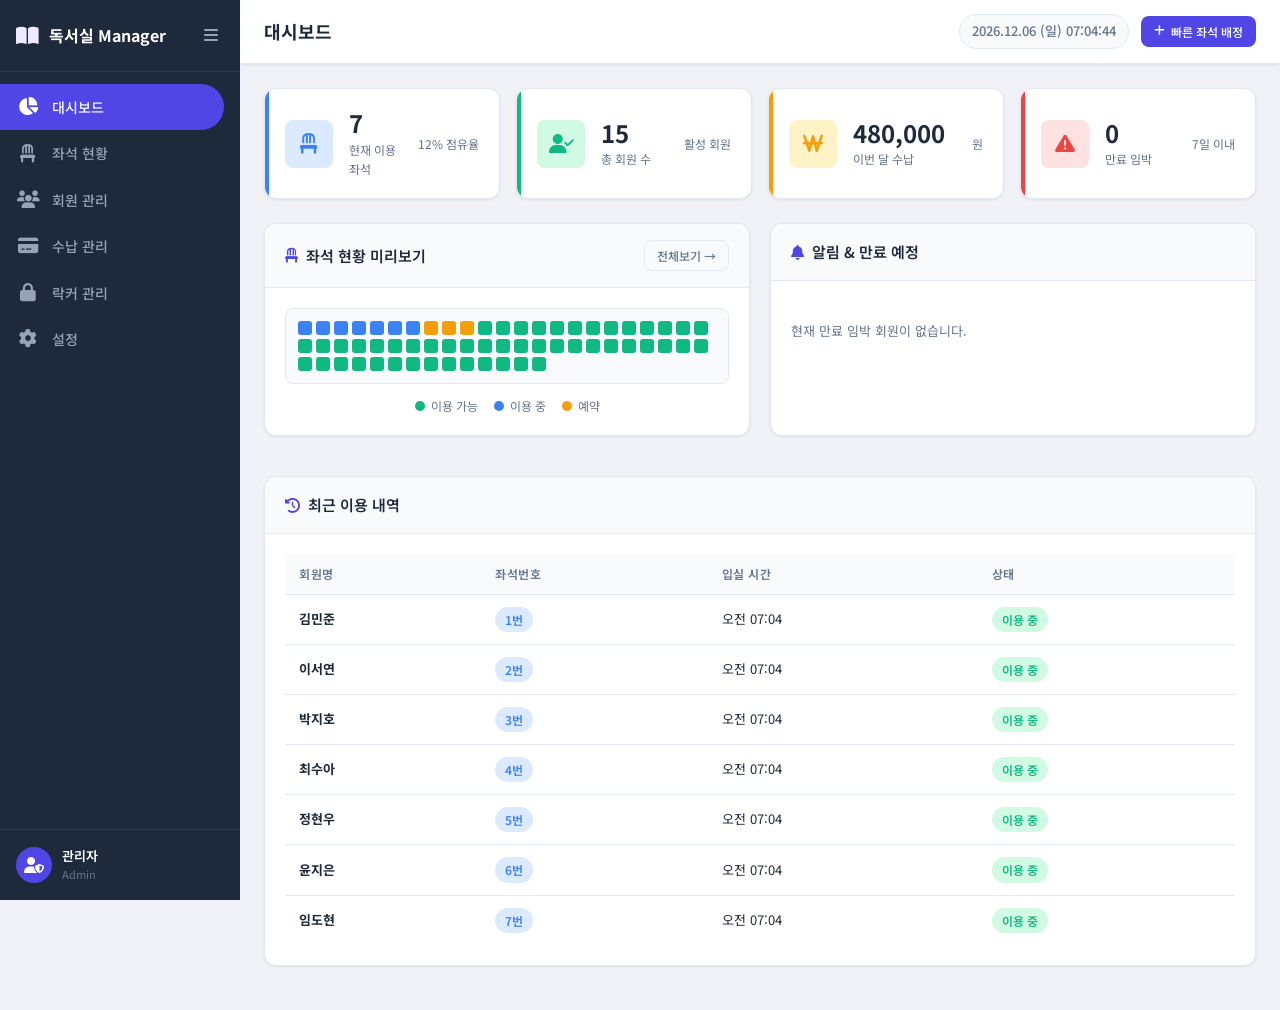
==== index.html @ 868e4bab "feat: 독서실 관리 시스템 초기 구현 - 대시보드: 실시간 통계 (좌석 점유율, 회원 수, 월 수납, 만료 임박) - 좌석 현황: 60석 배치도, 상태별 필터 (이용 가능/이용" ====
<!DOCTYPE html>
<html lang="ko">
<head>
  <meta charset="UTF-8" />
  <meta name="viewport" content="width=device-width, initial-scale=1.0" />
  <title>독서실 관리 시스템</title>
  <link rel="stylesheet" href="src/css/style.css" />
  <link href="https://fonts.googleapis.com/css2?family=Noto+Sans+KR:wght@300;400;500;700&display=swap" rel="stylesheet" />
  <link rel="stylesheet" href="https://cdnjs.cloudflare.com/ajax/libs/font-awesome/6.4.0/css/all.min.css" />
</head>
<body>
  <!-- Sidebar Navigation -->
  <aside class="sidebar" id="sidebar">
    <div class="sidebar-header">
      <div class="logo">
        <i class="fas fa-book-open"></i>
        <span class="logo-text">독서실 Manager</span>
      </div>
      <button class="sidebar-toggle" id="sidebarToggle">
        <i class="fas fa-bars"></i>
      </button>
    </div>
    <nav class="sidebar-nav">
      <ul>
        <li class="nav-item active" data-page="dashboard">
          <a href="#"><i class="fas fa-chart-pie"></i><span>대시보드</span></a>
        </li>
        <li class="nav-item" data-page="seats">
          <a href="#"><i class="fas fa-chair"></i><span>좌석 현황</span></a>
        </li>
        <li class="nav-item" data-page="members">
          <a href="#"><i class="fas fa-users"></i><span>회원 관리</span></a>
        </li>
        <li class="nav-item" data-page="payment">
          <a href="#"><i class="fas fa-credit-card"></i><span>수납 관리</span></a>
        </li>
        <li class="nav-item" data-page="locker">
          <a href="#"><i class="fas fa-lock"></i><span>락커 관리</span></a>
        </li>
        <li class="nav-item" data-page="settings">
          <a href="#"><i class="fas fa-cog"></i><span>설정</span></a>
        </li>
      </ul>
    </nav>
    <div class="sidebar-footer">
      <div class="admin-info">
        <div class="avatar"><i class="fas fa-user-shield"></i></div>
        <div class="admin-detail">
          <span class="admin-name">관리자</span>
          <span class="admin-role">Admin</span>
        </div>
      </div>
    </div>
  </aside>

  <!-- Main Content -->
  <main class="main-content" id="mainContent">
    <!-- Top Bar -->
    <header class="topbar">
      <div class="topbar-left">
        <button class="mobile-toggle" id="mobileToggle"><i class="fas fa-bars"></i></button>
        <h1 class="page-title" id="pageTitle">대시보드</h1>
      </div>
      <div class="topbar-right">
        <div class="current-time" id="currentTime"></div>
        <button class="btn btn-primary btn-sm" id="quickSeatBtn">
          <i class="fas fa-plus"></i> 빠른 좌석 배정
        </button>
      </div>
    </header>

    <!-- Pages -->
    <div class="page-content">

      <!-- ===== DASHBOARD PAGE ===== -->
      <section class="page active" id="page-dashboard">
        <div class="stats-grid">
          <div class="stat-card blue">
            <div class="stat-icon"><i class="fas fa-chair"></i></div>
            <div class="stat-info">
              <h3 class="stat-value" id="stat-occupied">0</h3>
              <p class="stat-label">현재 이용 좌석</p>
            </div>
            <div class="stat-change"><span id="stat-occupied-pct">0%</span> 점유율</div>
          </div>
          <div class="stat-card green">
            <div class="stat-icon"><i class="fas fa-user-check"></i></div>
            <div class="stat-info">
              <h3 class="stat-value" id="stat-members">0</h3>
              <p class="stat-label">총 회원 수</p>
            </div>
            <div class="stat-change">활성 회원</div>
          </div>
          <div class="stat-card orange">
            <div class="stat-icon"><i class="fas fa-won-sign"></i></div>
            <div class="stat-info">
              <h3 class="stat-value" id="stat-revenue">0</h3>
              <p class="stat-label">이번 달 수납</p>
            </div>
            <div class="stat-change">원</div>
          </div>
          <div class="stat-card red">
            <div class="stat-icon"><i class="fas fa-exclamation-triangle"></i></div>
            <div class="stat-info">
              <h3 class="stat-value" id="stat-expiring">0</h3>
              <p class="stat-label">만료 임박</p>
            </div>
            <div class="stat-change">7일 이내</div>
          </div>
        </div>

        <div class="dashboard-grid">
          <div class="card">
            <div class="card-header">
              <h2><i class="fas fa-chair"></i> 좌석 현황 미리보기</h2>
              <button class="btn btn-ghost btn-sm" data-nav="seats">전체보기 →</button>
            </div>
            <div class="card-body">
              <div class="mini-seat-map" id="miniSeatMap"></div>
              <div class="seat-legend">
                <span class="legend-item"><span class="dot available"></span>이용 가능</span>
                <span class="legend-item"><span class="dot occupied"></span>이용 중</span>
                <span class="legend-item"><span class="dot reserved"></span>예약</span>
              </div>
            </div>
          </div>

          <div class="card">
            <div class="card-header">
              <h2><i class="fas fa-bell"></i> 알림 & 만료 예정</h2>
            </div>
            <div class="card-body">
              <ul class="notification-list" id="notificationList"></ul>
            </div>
          </div>

          <div class="card full-width">
            <div class="card-header">
              <h2><i class="fas fa-history"></i> 최근 이용 내역</h2>
            </div>
            <div class="card-body">
              <table class="data-table">
                <thead>
                  <tr>
                    <th>회원명</th>
                    <th>좌석번호</th>
                    <th>입실 시간</th>
                    <th>상태</th>
                  </tr>
                </thead>
                <tbody id="recentActivity"></tbody>
              </table>
            </div>
          </div>
        </div>
      </section>

      <!-- ===== SEATS PAGE ===== -->
      <section class="page" id="page-seats">
        <div class="page-actions">
          <div class="filter-group">
            <button class="filter-btn active" data-filter="all">전체</button>
            <button class="filter-btn" data-filter="available">이용 가능</button>
            <button class="filter-btn" data-filter="occupied">이용 중</button>
            <button class="filter-btn" data-filter="reserved">예약</button>
          </div>
          <div class="action-group">
            <span class="seat-summary" id="seatSummary"></span>
          </div>
        </div>

        <div class="card">
          <div class="card-header">
            <h2><i class="fas fa-map"></i> 좌석 배치도</h2>
            <div class="seat-legend">
              <span class="legend-item"><span class="dot available"></span>이용 가능</span>
              <span class="legend-item"><span class="dot occupied"></span>이용 중</span>
              <span class="legend-item"><span class="dot reserved"></span>예약</span>
            </div>
          </div>
          <div class="card-body">
            <div class="seat-map-container">
              <div class="seat-zone-label">앞쪽 (칠판/스크린)</div>
              <div class="seat-map" id="seatMap"></div>
              <div class="seat-zone-label bottom">뒤쪽 (출입구)</div>
            </div>
          </div>
        </div>
      </section>

      <!-- ===== MEMBERS PAGE ===== -->
      <section class="page" id="page-members">
        <div class="page-actions">
          <div class="search-box">
            <i class="fas fa-search"></i>
            <input type="text" id="memberSearch" placeholder="회원 이름, 연락처 검색..." />
          </div>
          <button class="btn btn-primary" id="addMemberBtn">
            <i class="fas fa-user-plus"></i> 회원 등록
          </button>
        </div>

        <div class="card">
          <div class="card-header">
            <h2><i class="fas fa-users"></i> 회원 목록</h2>
            <span class="badge" id="memberCount">0명</span>
          </div>
          <div class="card-body">
            <table class="data-table">
              <thead>
                <tr>
                  <th>이름</th>
                  <th>연락처</th>
                  <th>좌석번호</th>
                  <th>이용권</th>
                  <th>만료일</th>
                  <th>상태</th>
                  <th>관리</th>
                </tr>
              </thead>
              <tbody id="memberTableBody"></tbody>
            </table>
          </div>
        </div>
      </section>

      <!-- ===== PAYMENT PAGE ===== -->
      <section class="page" id="page-payment">
        <div class="page-actions">
          <div class="search-box">
            <i class="fas fa-search"></i>
            <input type="text" id="paymentSearch" placeholder="회원 이름 검색..." />
          </div>
          <button class="btn btn-primary" id="addPaymentBtn">
            <i class="fas fa-plus"></i> 수납 등록
          </button>
        </div>

        <div class="stats-grid compact">
          <div class="stat-card blue">
            <div class="stat-icon"><i class="fas fa-calendar-day"></i></div>
            <div class="stat-info">
              <h3 class="stat-value" id="pay-today">0</h3>
              <p class="stat-label">오늘 수납 (원)</p>
            </div>
          </div>
          <div class="stat-card green">
            <div class="stat-icon"><i class="fas fa-calendar-week"></i></div>
            <div class="stat-info">
              <h3 class="stat-value" id="pay-week">0</h3>
              <p class="stat-label">이번 주 수납 (원)</p>
            </div>
          </div>
          <div class="stat-card orange">
            <div class="stat-icon"><i class="fas fa-calendar-alt"></i></div>
            <div class="stat-info">
              <h3 class="stat-value" id="pay-month">0</h3>
              <p class="stat-label">이번 달 수납 (원)</p>
            </div>
          </div>
        </div>

        <div class="card">
          <div class="card-header">
            <h2><i class="fas fa-receipt"></i> 수납 내역</h2>
          </div>
          <div class="card-body">
            <table class="data-table">
              <thead>
                <tr>
                  <th>날짜</th>
                  <th>회원명</th>
                  <th>이용권</th>
                  <th>금액</th>
                  <th>결제수단</th>
                  <th>메모</th>
                  <th>관리</th>
                </tr>
              </thead>
              <tbody id="paymentTableBody"></tbody>
            </table>
          </div>
        </div>
      </section>

      <!-- ===== LOCKER PAGE ===== -->
      <section class="page" id="page-locker">
        <div class="page-actions">
          <div class="action-group">
            <span class="seat-summary" id="lockerSummary"></span>
          </div>
          <button class="btn btn-primary" id="assignLockerBtn">
            <i class="fas fa-lock"></i> 락커 배정
          </button>
        </div>
        <div class="card">
          <div class="card-header">
            <h2><i class="fas fa-lock"></i> 락커 현황</h2>
            <div class="seat-legend">
              <span class="legend-item"><span class="dot available"></span>사용 가능</span>
              <span class="legend-item"><span class="dot occupied"></span>사용 중</span>
            </div>
          </div>
          <div class="card-body">
            <div class="locker-grid" id="lockerGrid"></div>
          </div>
        </div>
      </section>

      <!-- ===== SETTINGS PAGE ===== -->
      <section class="page" id="page-settings">
        <div class="settings-grid">
          <div class="card">
            <div class="card-header"><h2><i class="fas fa-store"></i> 독서실 정보</h2></div>
            <div class="card-body">
              <div class="form-group">
                <label>독서실 이름</label>
                <input type="text" class="form-control" id="studyRoomName" value="열공 독서실" />
              </div>
              <div class="form-group">
                <label>주소</label>
                <input type="text" class="form-control" id="studyRoomAddress" value="서울시 강남구 테헤란로 123" />
              </div>
              <div class="form-group">
                <label>연락처</label>
                <input type="text" class="form-control" id="studyRoomPhone" value="02-1234-5678" />
              </div>
              <div class="form-group">
                <label>운영시간</label>
                <div class="time-range">
                  <input type="time" class="form-control" value="06:00" />
                  <span>~</span>
                  <input type="time" class="form-control" value="24:00" />
                </div>
              </div>
              <button class="btn btn-primary" onclick="alert('저장되었습니다.')">
                <i class="fas fa-save"></i> 저장
              </button>
            </div>
          </div>

          <div class="card">
            <div class="card-header"><h2><i class="fas fa-ticket-alt"></i> 이용권 요금 설정</h2></div>
            <div class="card-body">
              <div id="ticketPriceList"></div>
              <button class="btn btn-outline btn-sm" onclick="addTicketRow()">
                <i class="fas fa-plus"></i> 요금 추가
              </button>
            </div>
          </div>

          <div class="card">
            <div class="card-header"><h2><i class="fas fa-chair"></i> 좌석 설정</h2></div>
            <div class="card-body">
              <div class="form-group">
                <label>총 좌석 수</label>
                <input type="number" class="form-control" id="totalSeats" value="60" min="1" max="200" />
              </div>
              <div class="form-group">
                <label>열당 좌석 수</label>
                <input type="number" class="form-control" id="seatsPerRow" value="10" min="1" max="20" />
              </div>
              <button class="btn btn-primary" onclick="applySeatsSettings()">
                <i class="fas fa-sync"></i> 적용
              </button>
            </div>
          </div>

          <div class="card">
            <div class="card-header"><h2><i class="fas fa-lock"></i> 락커 설정</h2></div>
            <div class="card-body">
              <div class="form-group">
                <label>총 락커 수</label>
                <input type="number" class="form-control" id="totalLockers" value="30" min="1" max="100" />
              </div>
              <div class="form-group">
                <label>락커 월 이용료</label>
                <input type="number" class="form-control" id="lockerPrice" value="5000" />
              </div>
              <button class="btn btn-primary" onclick="applyLockerSettings()">
                <i class="fas fa-sync"></i> 적용
              </button>
            </div>
          </div>
        </div>
      </section>

    </div><!-- /page-content -->
  </main>

  <!-- ===== MODALS ===== -->

  <!-- Seat Modal -->
  <div class="modal-overlay" id="seatModal">
    <div class="modal">
      <div class="modal-header">
        <h3 id="seatModalTitle">좌석 정보</h3>
        <button class="modal-close" onclick="closeModal('seatModal')"><i class="fas fa-times"></i></button>
      </div>
      <div class="modal-body" id="seatModalBody"></div>
    </div>
  </div>

  <!-- Member Modal -->
  <div class="modal-overlay" id="memberModal">
    <div class="modal">
      <div class="modal-header">
        <h3 id="memberModalTitle">회원 등록</h3>
        <button class="modal-close" onclick="closeModal('memberModal')"><i class="fas fa-times"></i></button>
      </div>
      <div class="modal-body">
        <form id="memberForm">
          <input type="hidden" id="memberId" />
          <div class="form-row">
            <div class="form-group">
              <label>이름 <span class="required">*</span></label>
              <input type="text" class="form-control" id="memberName" placeholder="홍길동" required />
            </div>
            <div class="form-group">
              <label>연락처 <span class="required">*</span></label>
              <input type="tel" class="form-control" id="memberPhone" placeholder="010-0000-0000" required />
            </div>
          </div>
          <div class="form-row">
            <div class="form-group">
              <label>좌석번호</label>
              <input type="text" class="form-control" id="memberSeat" placeholder="예: 15" />
            </div>
            <div class="form-group">
              <label>이용권</label>
              <select class="form-control" id="memberTicket">
                <option value="">선택</option>
                <option value="1일권">1일권</option>
                <option value="1주일권">1주일권</option>
                <option value="1개월권">1개월권</option>
                <option value="3개월권">3개월권</option>
                <option value="6개월권">6개월권</option>
                <option value="1년권">1년권</option>
              </select>
            </div>
          </div>
          <div class="form-row">
            <div class="form-group">
              <label>시작일</label>
              <input type="date" class="form-control" id="memberStart" />
            </div>
            <div class="form-group">
              <label>만료일</label>
              <input type="date" class="form-control" id="memberExpiry" />
            </div>
          </div>
          <div class="form-group">
            <label>메모</label>
            <textarea class="form-control" id="memberMemo" rows="2" placeholder="특이사항 입력..."></textarea>
          </div>
          <div class="form-actions">
            <button type="button" class="btn btn-ghost" onclick="closeModal('memberModal')">취소</button>
            <button type="submit" class="btn btn-primary">저장</button>
          </div>
        </form>
      </div>
    </div>
  </div>

  <!-- Payment Modal -->
  <div class="modal-overlay" id="paymentModal">
    <div class="modal">
      <div class="modal-header">
        <h3 id="paymentModalTitle">수납 등록</h3>
        <button class="modal-close" onclick="closeModal('paymentModal')"><i class="fas fa-times"></i></button>
      </div>
      <div class="modal-body">
        <form id="paymentForm">
          <input type="hidden" id="paymentId" />
          <div class="form-row">
            <div class="form-group">
              <label>회원 선택 <span class="required">*</span></label>
              <select class="form-control" id="paymentMember" required>
                <option value="">회원 선택</option>
              </select>
            </div>
            <div class="form-group">
              <label>이용권 <span class="required">*</span></label>
              <select class="form-control" id="paymentTicket" required>
                <option value="">선택</option>
                <option value="1일권">1일권 (3,000원)</option>
                <option value="1주일권">1주일권 (15,000원)</option>
                <option value="1개월권">1개월권 (50,000원)</option>
                <option value="3개월권">3개월권 (130,000원)</option>
                <option value="6개월권">6개월권 (240,000원)</option>
                <option value="1년권">1년권 (430,000원)</option>
              </select>
            </div>
          </div>
          <div class="form-row">
            <div class="form-group">
              <label>금액 <span class="required">*</span></label>
              <input type="number" class="form-control" id="paymentAmount" placeholder="50000" required />
            </div>
            <div class="form-group">
              <label>결제수단</label>
              <select class="form-control" id="paymentMethod">
                <option value="현금">현금</option>
                <option value="카드">카드</option>
                <option value="계좌이체">계좌이체</option>
              </select>
            </div>
          </div>
          <div class="form-group">
            <label>날짜</label>
            <input type="date" class="form-control" id="paymentDate" />
          </div>
          <div class="form-group">
            <label>메모</label>
            <input type="text" class="form-control" id="paymentMemo" placeholder="메모 입력..." />
          </div>
          <div class="form-actions">
            <button type="button" class="btn btn-ghost" onclick="closeModal('paymentModal')">취소</button>
            <button type="submit" class="btn btn-primary">저장</button>
          </div>
        </form>
      </div>
    </div>
  </div>

  <!-- Locker Modal -->
  <div class="modal-overlay" id="lockerModal">
    <div class="modal">
      <div class="modal-header">
        <h3 id="lockerModalTitle">락커 정보</h3>
        <button class="modal-close" onclick="closeModal('lockerModal')"><i class="fas fa-times"></i></button>
      </div>
      <div class="modal-body" id="lockerModalBody"></div>
    </div>
  </div>

  <!-- Quick Seat Assignment Modal -->
  <div class="modal-overlay" id="quickSeatModal">
    <div class="modal">
      <div class="modal-header">
        <h3>빠른 좌석 배정</h3>
        <button class="modal-close" onclick="closeModal('quickSeatModal')"><i class="fas fa-times"></i></button>
      </div>
      <div class="modal-body">
        <div class="form-group">
          <label>회원 선택</label>
          <select class="form-control" id="quickMember">
            <option value="">회원 선택</option>
          </select>
        </div>
        <div class="form-group">
          <label>좌석 번호</label>
          <input type="number" class="form-control" id="quickSeatNumber" placeholder="좌석 번호 입력" min="1" />
        </div>
        <div class="form-actions">
          <button type="button" class="btn btn-ghost" onclick="closeModal('quickSeatModal')">취소</button>
          <button type="button" class="btn btn-primary" onclick="assignQuickSeat()">배정</button>
        </div>
      </div>
    </div>
  </div>

  <!-- Confirm Modal -->
  <div class="modal-overlay" id="confirmModal">
    <div class="modal modal-sm">
      <div class="modal-header">
        <h3 id="confirmTitle">확인</h3>
        <button class="modal-close" onclick="closeModal('confirmModal')"><i class="fas fa-times"></i></button>
      </div>
      <div class="modal-body">
        <p id="confirmMessage"></p>
        <div class="form-actions">
          <button type="button" class="btn btn-ghost" onclick="closeModal('confirmModal')">취소</button>
          <button type="button" class="btn btn-danger" id="confirmBtn">삭제</button>
        </div>
      </div>
    </div>
  </div>

  <!-- Toast Notification -->
  <div class="toast-container" id="toastContainer"></div>

  <script src="src/js/app.js"></script>
</body>
</html>
---- src/css/style.css ----
/* ============================================================
   독서실 관리 시스템 - Main Stylesheet
   ============================================================ */

:root {
  --primary: #4f46e5;
  --primary-dark: #3730a3;
  --primary-light: #ede9fe;
  --success: #10b981;
  --success-light: #d1fae5;
  --warning: #f59e0b;
  --warning-light: #fef3c7;
  --danger: #ef4444;
  --danger-light: #fee2e2;
  --info: #3b82f6;
  --info-light: #dbeafe;

  --bg: #f0f2f8;
  --surface: #ffffff;
  --surface2: #f8fafc;
  --border: #e2e8f0;
  --text: #1e293b;
  --text-muted: #64748b;
  --text-light: #94a3b8;

  --sidebar-w: 240px;
  --sidebar-collapsed: 64px;
  --topbar-h: 64px;

  --shadow-sm: 0 1px 3px rgba(0,0,0,.08);
  --shadow: 0 4px 12px rgba(0,0,0,.08);
  --shadow-lg: 0 8px 24px rgba(0,0,0,.12);

  --radius: 12px;
  --radius-sm: 8px;
  --radius-xs: 4px;

  --transition: .2s ease;
}

*, *::before, *::after { box-sizing: border-box; margin: 0; padding: 0; }

body {
  font-family: 'Noto Sans KR', sans-serif;
  background: var(--bg);
  color: var(--text);
  display: flex;
  min-height: 100vh;
  font-size: 14px;
  line-height: 1.6;
}

/* ===== SCROLLBAR ===== */
::-webkit-scrollbar { width: 6px; height: 6px; }
::-webkit-scrollbar-track { background: transparent; }
::-webkit-scrollbar-thumb { background: var(--border); border-radius: 3px; }

/* ============================================================
   SIDEBAR
   ============================================================ */
.sidebar {
  width: var(--sidebar-w);
  background: var(--text);
  color: #e2e8f0;
  display: flex;
  flex-direction: column;
  height: 100vh;
  position: fixed;
  left: 0; top: 0;
  transition: width var(--transition);
  z-index: 1000;
  overflow: hidden;
}

.sidebar.collapsed { width: var(--sidebar-collapsed); }

.sidebar-header {
  display: flex;
  align-items: center;
  justify-content: space-between;
  padding: 20px 16px;
  border-bottom: 1px solid rgba(255,255,255,.08);
  min-height: 72px;
}

.logo {
  display: flex;
  align-items: center;
  gap: 10px;
  color: #fff;
  white-space: nowrap;
}
.logo i { font-size: 20px; color: var(--primary-light); flex-shrink: 0; }
.logo-text { font-size: 16px; font-weight: 700; }

.sidebar-toggle {
  background: none; border: none; color: #94a3b8;
  cursor: pointer; padding: 6px; border-radius: 6px;
  font-size: 16px; flex-shrink: 0;
  transition: color var(--transition), background var(--transition);
}
.sidebar-toggle:hover { color: #fff; background: rgba(255,255,255,.1); }

.sidebar-nav { flex: 1; padding: 12px 0; overflow-y: auto; overflow-x: hidden; }
.sidebar-nav ul { list-style: none; }

.nav-item a {
  display: flex;
  align-items: center;
  gap: 12px;
  padding: 12px 16px;
  color: #94a3b8;
  text-decoration: none;
  border-radius: 0;
  transition: all var(--transition);
  white-space: nowrap;
  cursor: pointer;
}
.nav-item a i { font-size: 18px; flex-shrink: 0; width: 24px; text-align: center; }
.nav-item a span { font-size: 14px; font-weight: 500; }

.nav-item:hover a { color: #fff; background: rgba(255,255,255,.06); }
.nav-item.active a {
  color: #fff;
  background: var(--primary);
  border-radius: 0 24px 24px 0;
  margin-right: 16px;
}

.sidebar.collapsed .logo-text,
.sidebar.collapsed .nav-item a span,
.sidebar.collapsed .admin-detail { display: none; }
.sidebar.collapsed .nav-item.active a { border-radius: 8px; margin-right: 8px; margin-left: 8px; }

.sidebar-footer {
  padding: 16px;
  border-top: 1px solid rgba(255,255,255,.08);
}
.admin-info { display: flex; align-items: center; gap: 10px; }
.avatar {
  width: 36px; height: 36px;
  background: var(--primary);
  border-radius: 50%;
  display: flex; align-items: center; justify-content: center;
  color: #fff; font-size: 16px; flex-shrink: 0;
}
.admin-detail { display: flex; flex-direction: column; }
.admin-name { font-size: 13px; font-weight: 600; color: #fff; }
.admin-role { font-size: 11px; color: #64748b; }

/* ============================================================
   MAIN CONTENT
   ============================================================ */
.main-content {
  margin-left: var(--sidebar-w);
  flex: 1;
  display: flex;
  flex-direction: column;
  transition: margin-left var(--transition);
  min-height: 100vh;
  min-width: 0;
}
.main-content.collapsed { margin-left: var(--sidebar-collapsed); }

/* ===== TOPBAR ===== */
.topbar {
  height: var(--topbar-h);
  background: var(--surface);
  border-bottom: 1px solid var(--border);
  display: flex;
  align-items: center;
  justify-content: space-between;
  padding: 0 24px;
  position: sticky; top: 0; z-index: 100;
  box-shadow: var(--shadow-sm);
}
.topbar-left { display: flex; align-items: center; gap: 16px; }
.topbar-right { display: flex; align-items: center; gap: 12px; }

.page-title { font-size: 18px; font-weight: 700; color: var(--text); }

.current-time {
  font-size: 13px;
  color: var(--text-muted);
  background: var(--surface2);
  padding: 6px 12px;
  border-radius: 20px;
  border: 1px solid var(--border);
  font-weight: 500;
}

.mobile-toggle { display: none; background: none; border: none; font-size: 20px; cursor: pointer; color: var(--text-muted); }

/* ============================================================
   PAGE CONTENT
   ============================================================ */
.page-content { padding: 24px; flex: 1; }

.page { display: none; }
.page.active { display: block; }

/* ===== PAGE ACTIONS ===== */
.page-actions {
  display: flex;
  justify-content: space-between;
  align-items: center;
  margin-bottom: 20px;
  flex-wrap: wrap;
  gap: 12px;
}

/* ============================================================
   STATS CARDS
   ============================================================ */
.stats-grid {
  display: grid;
  grid-template-columns: repeat(4, 1fr);
  gap: 16px;
  margin-bottom: 24px;
}
.stats-grid.compact { grid-template-columns: repeat(3, 1fr); }

.stat-card {
  background: var(--surface);
  border-radius: var(--radius);
  padding: 20px;
  display: flex;
  align-items: center;
  gap: 16px;
  box-shadow: var(--shadow-sm);
  border: 1px solid var(--border);
  position: relative;
  overflow: hidden;
}
.stat-card::before {
  content: '';
  position: absolute;
  top: 0; left: 0;
  width: 4px; height: 100%;
}
.stat-card.blue::before { background: var(--info); }
.stat-card.green::before { background: var(--success); }
.stat-card.orange::before { background: var(--warning); }
.stat-card.red::before { background: var(--danger); }

.stat-icon {
  width: 48px; height: 48px;
  border-radius: var(--radius-sm);
  display: flex; align-items: center; justify-content: center;
  font-size: 20px; flex-shrink: 0;
}
.stat-card.blue .stat-icon { background: var(--info-light); color: var(--info); }
.stat-card.green .stat-icon { background: var(--success-light); color: var(--success); }
.stat-card.orange .stat-icon { background: var(--warning-light); color: var(--warning); }
.stat-card.red .stat-icon { background: var(--danger-light); color: var(--danger); }

.stat-info { flex: 1; }
.stat-value { font-size: 24px; font-weight: 700; color: var(--text); line-height: 1.2; }
.stat-label { font-size: 12px; color: var(--text-muted); margin-top: 2px; }
.stat-change { font-size: 12px; color: var(--text-muted); }

/* ============================================================
   CARDS
   ============================================================ */
.card {
  background: var(--surface);
  border-radius: var(--radius);
  box-shadow: var(--shadow-sm);
  border: 1px solid var(--border);
  overflow: hidden;
  margin-bottom: 20px;
}
.card-header {
  display: flex;
  align-items: center;
  justify-content: space-between;
  padding: 16px 20px;
  border-bottom: 1px solid var(--border);
  background: var(--surface2);
}
.card-header h2 {
  font-size: 15px;
  font-weight: 600;
  display: flex;
  align-items: center;
  gap: 8px;
}
.card-header h2 i { color: var(--primary); }
.card-body { padding: 20px; }

.dashboard-grid {
  display: grid;
  grid-template-columns: 1fr 1fr;
  gap: 20px;
}
.dashboard-grid .full-width { grid-column: 1 / -1; }

/* ============================================================
   SEAT MAP
   ============================================================ */
.seat-map-container { text-align: center; }
.seat-zone-label {
  font-size: 12px;
  color: var(--text-muted);
  margin: 8px 0;
  font-weight: 500;
  letter-spacing: 0.5px;
}
.seat-zone-label.bottom { margin-top: 12px; }

.seat-map {
  display: flex;
  flex-wrap: wrap;
  gap: 6px;
  justify-content: center;
  padding: 16px;
  background: var(--surface2);
  border-radius: var(--radius-sm);
  border: 1px solid var(--border);
}

.seat-btn {
  width: 42px; height: 42px;
  border: 2px solid transparent;
  border-radius: 8px;
  font-size: 11px;
  font-weight: 700;
  cursor: pointer;
  display: flex; align-items: center; justify-content: center;
  transition: all var(--transition);
  position: relative;
}

.seat-btn.available {
  background: var(--success-light);
  border-color: var(--success);
  color: var(--success);
}
.seat-btn.occupied {
  background: var(--info-light);
  border-color: var(--info);
  color: var(--info);
}
.seat-btn.reserved {
  background: var(--warning-light);
  border-color: var(--warning);
  color: var(--warning);
}

.seat-btn:hover { transform: scale(1.1); box-shadow: var(--shadow); }

/* Mini Seat Map for Dashboard */
.mini-seat-map {
  display: flex;
  flex-wrap: wrap;
  gap: 4px;
  padding: 12px;
  background: var(--surface2);
  border-radius: var(--radius-sm);
  border: 1px solid var(--border);
}
.mini-seat {
  width: 14px; height: 14px;
  border-radius: 3px;
  cursor: pointer;
}
.mini-seat.available { background: var(--success); }
.mini-seat.occupied { background: var(--info); }
.mini-seat.reserved { background: var(--warning); }

/* ===== Seat Legend ===== */
.seat-legend {
  display: flex;
  gap: 16px;
  margin-top: 12px;
  justify-content: center;
  flex-wrap: wrap;
}
.legend-item {
  display: flex;
  align-items: center;
  gap: 6px;
  font-size: 12px;
  color: var(--text-muted);
}
.dot {
  width: 10px; height: 10px;
  border-radius: 50%;
  display: inline-block;
}
.dot.available { background: var(--success); }
.dot.occupied { background: var(--info); }
.dot.reserved { background: var(--warning); }

/* ============================================================
   DATA TABLE
   ============================================================ */
.data-table {
  width: 100%;
  border-collapse: collapse;
  font-size: 13px;
}
.data-table th {
  text-align: left;
  padding: 10px 14px;
  background: var(--surface2);
  color: var(--text-muted);
  font-weight: 600;
  font-size: 12px;
  text-transform: uppercase;
  letter-spacing: 0.5px;
  border-bottom: 1px solid var(--border);
  white-space: nowrap;
}
.data-table td {
  padding: 12px 14px;
  border-bottom: 1px solid var(--border);
  color: var(--text);
  vertical-align: middle;
}
.data-table tr:last-child td { border-bottom: none; }
.data-table tbody tr:hover { background: var(--surface2); }

/* ============================================================
   NOTIFICATION LIST
   ============================================================ */
.notification-list { list-style: none; }
.notification-list li {
  display: flex;
  align-items: flex-start;
  gap: 10px;
  padding: 10px 0;
  border-bottom: 1px solid var(--border);
  font-size: 13px;
}
.notification-list li:last-child { border-bottom: none; }
.notification-list .notif-icon {
  width: 32px; height: 32px;
  border-radius: 50%;
  display: flex; align-items: center; justify-content: center;
  font-size: 13px; flex-shrink: 0;
}
.notif-icon.warn { background: var(--warning-light); color: var(--warning); }
.notif-icon.info { background: var(--info-light); color: var(--info); }
.notif-icon.success { background: var(--success-light); color: var(--success); }
.notification-list .notif-text .title { font-weight: 600; }
.notification-list .notif-text .sub { color: var(--text-muted); font-size: 12px; }

/* ============================================================
   LOCKER GRID
   ============================================================ */
.locker-grid {
  display: flex;
  flex-wrap: wrap;
  gap: 8px;
  padding: 8px;
}
.locker-btn {
  width: 60px; height: 70px;
  border: 2px solid transparent;
  border-radius: var(--radius-sm);
  font-size: 12px;
  font-weight: 700;
  cursor: pointer;
  display: flex;
  flex-direction: column;
  align-items: center;
  justify-content: center;
  gap: 4px;
  transition: all var(--transition);
}
.locker-btn i { font-size: 18px; }
.locker-btn.available {
  background: var(--success-light);
  border-color: var(--success);
  color: var(--success);
}
.locker-btn.occupied {
  background: var(--danger-light);
  border-color: var(--danger);
  color: var(--danger);
}
.locker-btn:hover { transform: scale(1.05); box-shadow: var(--shadow); }

/* ============================================================
   FORMS
   ============================================================ */
.form-group { margin-bottom: 16px; }
.form-group label { display: block; margin-bottom: 6px; font-size: 13px; font-weight: 500; color: var(--text); }
.form-control {
  width: 100%;
  padding: 9px 13px;
  border: 1px solid var(--border);
  border-radius: var(--radius-sm);
  font-size: 13px;
  font-family: inherit;
  background: var(--surface);
  color: var(--text);
  transition: border-color var(--transition), box-shadow var(--transition);
  outline: none;
}
.form-control:focus { border-color: var(--primary); box-shadow: 0 0 0 3px var(--primary-light); }
.form-control::placeholder { color: var(--text-light); }
select.form-control { cursor: pointer; }
textarea.form-control { resize: vertical; min-height: 70px; }

.form-row { display: grid; grid-template-columns: 1fr 1fr; gap: 12px; }
.form-actions { display: flex; justify-content: flex-end; gap: 10px; margin-top: 20px; }

.time-range { display: flex; align-items: center; gap: 8px; }
.time-range span { color: var(--text-muted); }

.required { color: var(--danger); }

/* ============================================================
   BUTTONS
   ============================================================ */
.btn {
  display: inline-flex;
  align-items: center;
  justify-content: center;
  gap: 6px;
  padding: 9px 18px;
  border-radius: var(--radius-sm);
  font-size: 13px;
  font-weight: 500;
  font-family: inherit;
  cursor: pointer;
  border: 1px solid transparent;
  transition: all var(--transition);
  white-space: nowrap;
}
.btn:hover { transform: translateY(-1px); box-shadow: var(--shadow-sm); }
.btn:active { transform: translateY(0); }

.btn-primary { background: var(--primary); color: #fff; }
.btn-primary:hover { background: var(--primary-dark); }

.btn-success { background: var(--success); color: #fff; }
.btn-success:hover { background: #059669; }

.btn-danger { background: var(--danger); color: #fff; }
.btn-danger:hover { background: #dc2626; }

.btn-warning { background: var(--warning); color: #fff; }
.btn-warning:hover { background: #d97706; }

.btn-ghost { background: transparent; color: var(--text-muted); border-color: var(--border); }
.btn-ghost:hover { background: var(--surface2); color: var(--text); }

.btn-outline { background: transparent; color: var(--primary); border-color: var(--primary); }
.btn-outline:hover { background: var(--primary-light); }

.btn-sm { padding: 6px 12px; font-size: 12px; }

/* ============================================================
   BADGES & STATUS
   ============================================================ */
.badge {
  display: inline-flex;
  align-items: center;
  padding: 3px 10px;
  border-radius: 20px;
  font-size: 12px;
  font-weight: 600;
}
.badge-success { background: var(--success-light); color: var(--success); }
.badge-warning { background: var(--warning-light); color: var(--warning); }
.badge-danger { background: var(--danger-light); color: var(--danger); }
.badge-info { background: var(--info-light); color: var(--info); }
.badge-default { background: var(--surface2); color: var(--text-muted); }

/* ============================================================
   FILTER BUTTONS
   ============================================================ */
.filter-group { display: flex; gap: 6px; flex-wrap: wrap; }
.filter-btn {
  padding: 6px 14px;
  border-radius: 20px;
  border: 1px solid var(--border);
  background: var(--surface);
  font-size: 12px;
  font-weight: 500;
  cursor: pointer;
  transition: all var(--transition);
  color: var(--text-muted);
}
.filter-btn:hover { border-color: var(--primary); color: var(--primary); }
.filter-btn.active { background: var(--primary); color: #fff; border-color: var(--primary); }

/* ============================================================
   SEARCH BOX
   ============================================================ */
.search-box {
  display: flex;
  align-items: center;
  gap: 8px;
  background: var(--surface);
  border: 1px solid var(--border);
  border-radius: var(--radius-sm);
  padding: 8px 14px;
  min-width: 260px;
}
.search-box i { color: var(--text-muted); font-size: 14px; }
.search-box input {
  border: none;
  background: none;
  outline: none;
  font-size: 13px;
  font-family: inherit;
  width: 100%;
  color: var(--text);
}

/* ============================================================
   SEAT SUMMARY
   ============================================================ */
.seat-summary {
  font-size: 13px;
  color: var(--text-muted);
  background: var(--surface);
  padding: 6px 14px;
  border-radius: 20px;
  border: 1px solid var(--border);
}

/* ============================================================
   SETTINGS
   ============================================================ */
.settings-grid {
  display: grid;
  grid-template-columns: 1fr 1fr;
  gap: 20px;
}

/* Ticket price rows */
.ticket-row {
  display: flex;
  align-items: center;
  gap: 8px;
  margin-bottom: 10px;
}
.ticket-row .form-control { flex: 1; }
.ticket-row .remove-btn {
  background: none; border: none;
  color: var(--danger); cursor: pointer; padding: 4px;
  font-size: 16px; border-radius: 4px;
  transition: background var(--transition);
}
.ticket-row .remove-btn:hover { background: var(--danger-light); }

/* ============================================================
   MODALS
   ============================================================ */
.modal-overlay {
  position: fixed;
  inset: 0;
  background: rgba(15, 23, 42, 0.6);
  backdrop-filter: blur(2px);
  z-index: 2000;
  display: none;
  align-items: center;
  justify-content: center;
  padding: 20px;
}
.modal-overlay.open { display: flex; }

.modal {
  background: var(--surface);
  border-radius: var(--radius);
  box-shadow: var(--shadow-lg);
  width: 100%;
  max-width: 560px;
  max-height: 90vh;
  overflow-y: auto;
  animation: modalIn .2s ease;
}
.modal.modal-sm { max-width: 360px; }

@keyframes modalIn {
  from { opacity: 0; transform: scale(.95) translateY(-10px); }
  to   { opacity: 1; transform: scale(1)  translateY(0); }
}

.modal-header {
  display: flex;
  align-items: center;
  justify-content: space-between;
  padding: 18px 22px;
  border-bottom: 1px solid var(--border);
}
.modal-header h3 { font-size: 16px; font-weight: 700; }
.modal-close {
  background: none; border: none;
  cursor: pointer; color: var(--text-muted);
  font-size: 16px; padding: 4px; border-radius: 6px;
  transition: all var(--transition);
}
.modal-close:hover { background: var(--border); color: var(--text); }
.modal-body { padding: 22px; }

/* Seat Detail in Modal */
.seat-detail {
  text-align: center;
  padding: 10px 0;
}
.seat-number-big {
  font-size: 56px;
  font-weight: 800;
  color: var(--primary);
  line-height: 1;
  margin-bottom: 8px;
}
.seat-status-badge {
  display: inline-flex;
  align-items: center;
  gap: 6px;
  padding: 6px 16px;
  border-radius: 20px;
  font-size: 14px;
  font-weight: 600;
  margin-bottom: 20px;
}
.seat-info-grid {
  display: grid;
  grid-template-columns: 1fr 1fr;
  gap: 10px;
  text-align: left;
  margin-bottom: 16px;
}
.seat-info-item { background: var(--surface2); padding: 10px 14px; border-radius: var(--radius-sm); }
.seat-info-item .label { font-size: 11px; color: var(--text-muted); text-transform: uppercase; letter-spacing: 0.5px; }
.seat-info-item .value { font-size: 14px; font-weight: 600; margin-top: 2px; }
.seat-modal-actions { display: flex; gap: 8px; justify-content: center; flex-wrap: wrap; margin-top: 16px; }

/* ============================================================
   TOAST
   ============================================================ */
.toast-container {
  position: fixed;
  bottom: 24px; right: 24px;
  z-index: 9999;
  display: flex;
  flex-direction: column;
  gap: 10px;
}
.toast {
  background: var(--text);
  color: #fff;
  padding: 12px 18px;
  border-radius: var(--radius-sm);
  font-size: 13px;
  font-weight: 500;
  box-shadow: var(--shadow-lg);
  display: flex;
  align-items: center;
  gap: 10px;
  animation: toastIn .3s ease;
  min-width: 240px;
  max-width: 360px;
}
.toast.success { background: var(--success); }
.toast.error { background: var(--danger); }
.toast.warning { background: var(--warning); }
.toast.info { background: var(--info); }
@keyframes toastIn { from { opacity:0; transform: translateX(20px); } to { opacity:1; transform: translateX(0); } }
@keyframes toastOut { to { opacity:0; transform: translateX(20px); } }

/* ============================================================
   ACTION BUTTONS IN TABLE
   ============================================================ */
.action-group { display: flex; gap: 6px; }
.action-btn {
  width: 28px; height: 28px;
  border: none; border-radius: 6px;
  cursor: pointer; font-size: 13px;
  display: inline-flex; align-items: center; justify-content: center;
  transition: all var(--transition);
}
.action-btn.edit { background: var(--info-light); color: var(--info); }
.action-btn.edit:hover { background: var(--info); color: #fff; }
.action-btn.delete { background: var(--danger-light); color: var(--danger); }
.action-btn.delete:hover { background: var(--danger); color: #fff; }
.action-btn.assign { background: var(--success-light); color: var(--success); }
.action-btn.assign:hover { background: var(--success); color: #fff; }

/* ============================================================
   RESPONSIVE
   ============================================================ */
@media (max-width: 1200px) {
  .stats-grid { grid-template-columns: repeat(2, 1fr); }
  .settings-grid { grid-template-columns: 1fr; }
}

@media (max-width: 900px) {
  .dashboard-grid { grid-template-columns: 1fr; }
  .sidebar { width: var(--sidebar-collapsed); }
  .sidebar .logo-text, .sidebar .nav-item a span, .sidebar .admin-detail { display: none; }
  .main-content { margin-left: var(--sidebar-collapsed); }
  .form-row { grid-template-columns: 1fr; }
}

@media (max-width: 640px) {
  .stats-grid { grid-template-columns: 1fr 1fr; }
  .topbar { padding: 0 16px; }
  .page-content { padding: 16px; }
  .mobile-toggle { display: block; }
  .current-time { display: none; }
  .data-table th, .data-table td { padding: 8px 10px; }
}
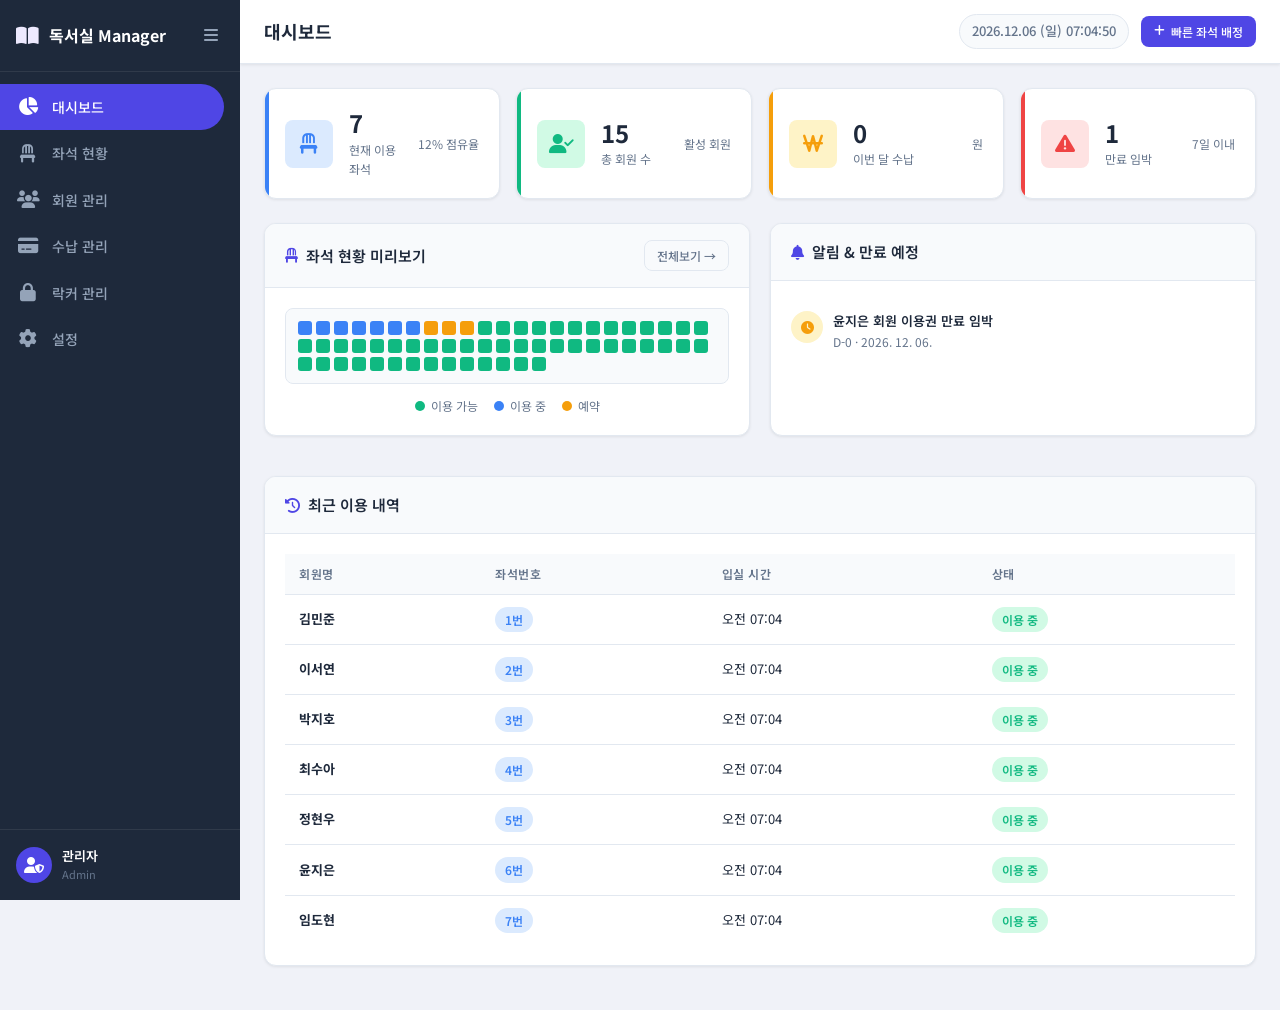
==== commit 39b4799c: "fix: 운영시간 time input 유효 값으로 수정 (24:00 → 23:59)" ====
--- a/index.html
+++ b/index.html
@@ -330,7 +330,7 @@
                 <div class="time-range">
                   <input type="time" class="form-control" value="06:00" />
                   <span>~</span>
-                  <input type="time" class="form-control" value="24:00" />
+                  <input type="time" class="form-control" value="23:59" />
                 </div>
               </div>
               <button class="btn btn-primary" onclick="alert('저장되었습니다.')">
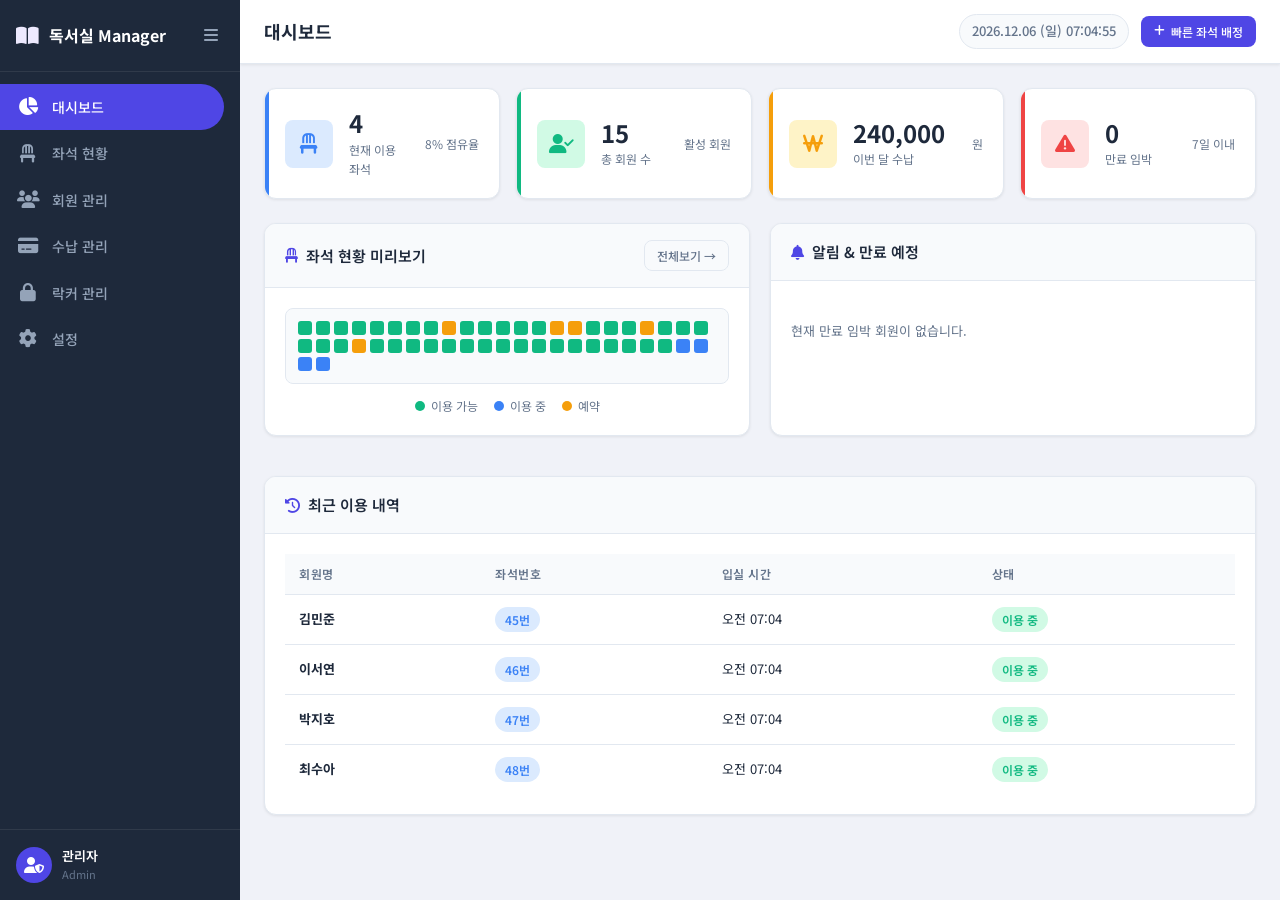
==== commit 84b9e395: "feat: 좌석 현황 48석 커스텀 배치도로 전면 개편 - 총 좌석 수 60 → 48석으로 변경 - 이미지 기반 8개 구역 커스텀 레이아웃 구현:   * 좌상단: 1~10 (3열 " ====
--- a/index.html
+++ b/index.html
@@ -180,9 +180,7 @@
           </div>
           <div class="card-body">
             <div class="seat-map-container">
-              <div class="seat-zone-label">앞쪽 (칠판/스크린)</div>
               <div class="seat-map" id="seatMap"></div>
-              <div class="seat-zone-label bottom">뒤쪽 (출입구)</div>
             </div>
           </div>
         </div>
@@ -354,7 +352,7 @@
             <div class="card-body">
               <div class="form-group">
                 <label>총 좌석 수</label>
-                <input type="number" class="form-control" id="totalSeats" value="60" min="1" max="200" />
+                <input type="number" class="form-control" id="totalSeats" value="48" min="1" max="200" />
               </div>
               <div class="form-group">
                 <label>열당 좌석 수</label>
--- a/src/css/style.css
+++ b/src/css/style.css
@@ -296,9 +296,9 @@
 .dashboard-grid .full-width { grid-column: 1 / -1; }
 
 /* ============================================================
-   SEAT MAP
-   ============================================================ */
-.seat-map-container { text-align: center; }
+   SEAT MAP - 커스텀 배치도
+   ============================================================ */
+.seat-map-container { text-align: left; overflow-x: auto; }
 .seat-zone-label {
   font-size: 12px;
   color: var(--text-muted);
@@ -308,46 +308,144 @@
 }
 .seat-zone-label.bottom { margin-top: 12px; }
 
+/* 전체 배치 래퍼 */
 .seat-map {
-  display: flex;
-  flex-wrap: wrap;
+  padding: 20px;
+  background: #1e2a3a;
+  border-radius: var(--radius-sm);
+  border: 1px solid #2d3d50;
+  min-width: 600px;
+}
+
+/* 레이아웃 구조 */
+.seat-layout {
+  display: flex;
+  flex-direction: column;
+  gap: 24px;
+}
+
+/* 상단 행: 좌상단 + 우상단 */
+.seat-row-top {
+  display: flex;
+  align-items: flex-start;
+  gap: 0;
+}
+
+/* 중단 행: 좌측 + 중앙 구역들 */
+.seat-row-mid {
+  display: flex;
+  align-items: flex-start;
+  gap: 32px;
+}
+
+/* 하단 행 */
+.seat-row-bottom {
+  display: flex;
+  align-items: flex-start;
+}
+
+/* 좌측 세로 묶음 컨테이너 */
+.seat-col-left {
+  display: flex;
+  flex-direction: column;
+  gap: 20px;
+}
+
+/* 스페이서 */
+.seat-spacer { flex: 1; }
+
+/* 각 구역(zone) */
+.seat-zone {
+  display: flex;
+  flex-direction: column;
   gap: 6px;
-  justify-content: center;
-  padding: 16px;
-  background: var(--surface2);
-  border-radius: var(--radius-sm);
-  border: 1px solid var(--border);
-}
-
+}
+
+/* 세로형 구역 (중앙/우측) */
+.seat-zone.zone-vertical {
+  gap: 6px;
+}
+
+/* 우상단 구역: 오른쪽 끝 정렬 */
+.zone-top-right {
+  margin-left: auto;
+}
+
+/* 각 행 */
+.seat-row {
+  display: flex;
+  gap: 6px;
+  align-items: center;
+}
+
+/* ===== 좌석 버튼 ===== */
 .seat-btn {
-  width: 42px; height: 42px;
+  width: 46px; height: 46px;
   border: 2px solid transparent;
-  border-radius: 8px;
-  font-size: 11px;
+  border-radius: 10px;
+  font-size: 12px;
   font-weight: 700;
   cursor: pointer;
   display: flex; align-items: center; justify-content: center;
   transition: all var(--transition);
   position: relative;
-}
-
+  flex-shrink: 0;
+  font-family: inherit;
+}
+
+/* 이용 가능 - 연두색 (이미지의 초록 좌석) */
 .seat-btn.available {
-  background: var(--success-light);
-  border-color: var(--success);
-  color: var(--success);
-}
+  background: #b8f0a0;
+  border-color: #7dd65a;
+  color: #2d6b1a;
+}
+
+/* 이용 중 - 파란색 (이미지의 파란 좌석) */
 .seat-btn.occupied {
-  background: var(--info-light);
-  border-color: var(--info);
-  color: var(--info);
-}
+  background: #4a6fd4;
+  border-color: #3a5bc4;
+  color: #ffffff;
+}
+
+/* 예약 - 노란 테두리 (이미지의 주황 테두리) */
 .seat-btn.reserved {
-  background: var(--warning-light);
-  border-color: var(--warning);
-  color: var(--warning);
-}
-
-.seat-btn:hover { transform: scale(1.1); box-shadow: var(--shadow); }
+  background: #1e2a3a;
+  border-color: #d4a020;
+  color: #e0c060;
+}
+
+/* 필터 숨김 상태 */
+.seat-btn.ghost {
+  background: transparent;
+  border-color: rgba(255,255,255,0.08);
+  color: rgba(255,255,255,0.15);
+  cursor: default;
+}
+
+.seat-btn:not(.ghost):hover {
+  transform: scale(1.12);
+  box-shadow: 0 4px 16px rgba(0,0,0,0.3);
+  z-index: 1;
+}
+
+/* Mini Seat Map for Dashboard */
+.mini-seat-map {
+  display: flex;
+  flex-wrap: wrap;
+  gap: 4px;
+  padding: 12px;
+  background: var(--surface2);
+  border-radius: var(--radius-sm);
+  border: 1px solid var(--border);
+}
+.mini-seat {
+  width: 14px; height: 14px;
+  border-radius: 3px;
+  cursor: pointer;
+}
+.mini-seat.available { background: var(--success); }
+.mini-seat.occupied { background: var(--info); }
+.mini-seat.reserved { background: var(--warning); }
 
 /* Mini Seat Map for Dashboard */
 .mini-seat-map {
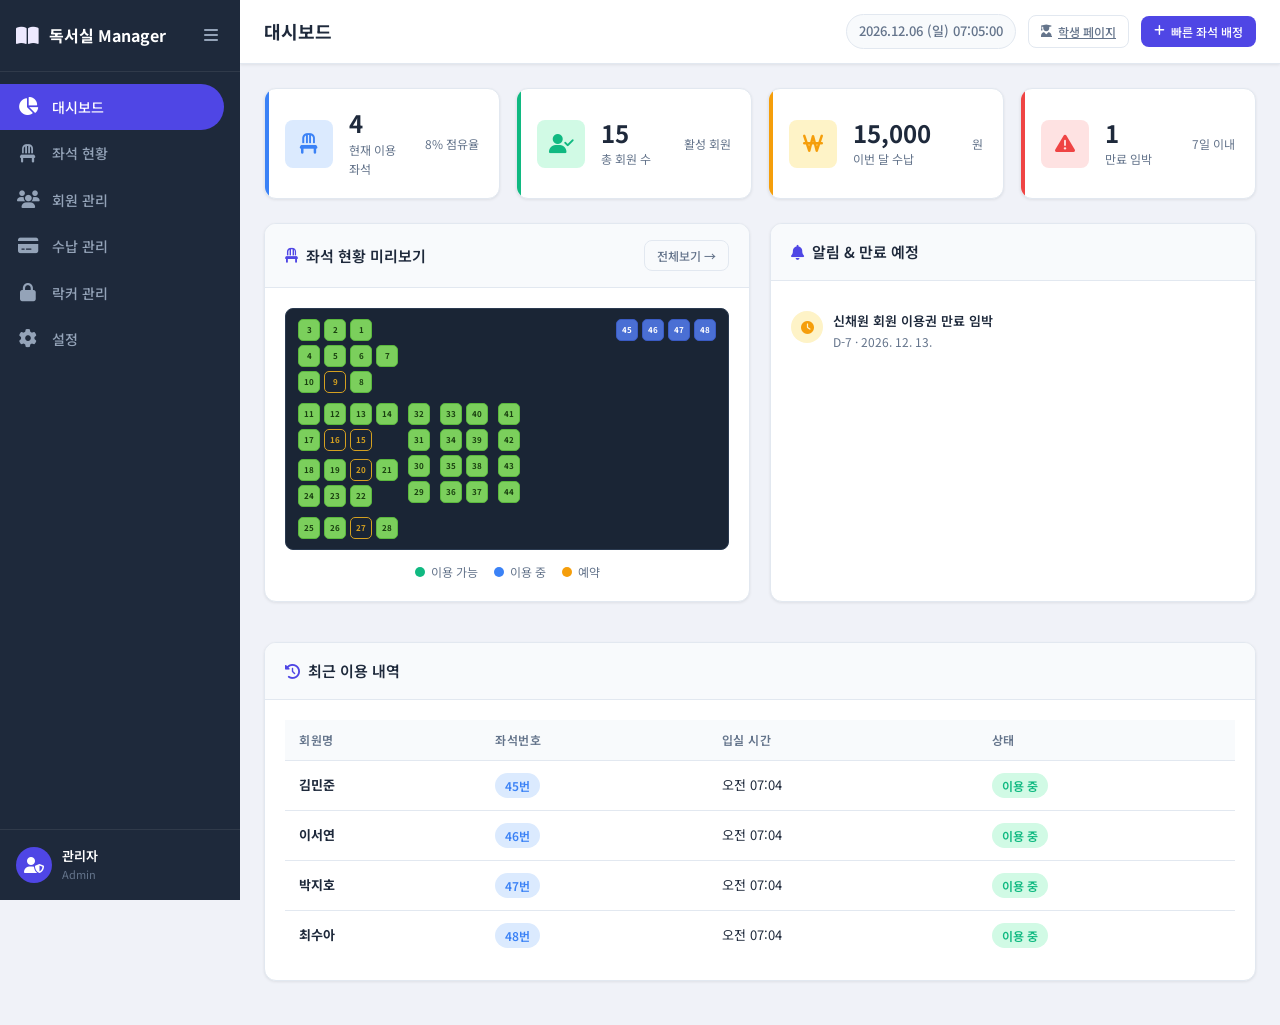
==== commit 50ea743e: "feat: 대시보드 미니 좌석맵 회원연동 + 학생용 이용 페이지 추가 [대시보드 미니 좌석맵] - SEAT_LAYOUT 기반 실제 배치 구조로 미니맵 교체 - 회원 관리의 seat" ====
--- a/index.html
+++ b/index.html
@@ -63,6 +63,9 @@
       </div>
       <div class="topbar-right">
         <div class="current-time" id="currentTime"></div>
+        <a href="student.html" target="_blank" class="btn btn-ghost btn-sm">
+          <i class="fas fa-user-graduate"></i> 학생 페이지
+        </a>
         <button class="btn btn-primary btn-sm" id="quickSeatBtn">
           <i class="fas fa-plus"></i> 빠른 좌석 배정
         </button>
--- a/src/css/style.css
+++ b/src/css/style.css
@@ -428,43 +428,60 @@
   z-index: 1;
 }
 
-/* Mini Seat Map for Dashboard */
+/* ===== Mini Seat Map (대시보드 - SEAT_LAYOUT 기반 배치 미러) ===== */
 .mini-seat-map {
-  display: flex;
-  flex-wrap: wrap;
-  gap: 4px;
-  padding: 12px;
-  background: var(--surface2);
+  background: #1a2535;
   border-radius: var(--radius-sm);
-  border: 1px solid var(--border);
-}
+  border: 1px solid #2a3a50;
+  padding: 10px 12px;
+  overflow-x: auto;
+}
+.mini-layout {
+  display: flex;
+  flex-direction: column;
+  gap: 10px;
+  min-width: 260px;
+}
+.mini-row-top  { display: flex; align-items: flex-start; gap: 0; }
+.mini-row-mid  { display: flex; align-items: flex-start; gap: 10px; }
+.mini-row-bottom { display: flex; }
+.mini-col-left { display: flex; flex-direction: column; gap: 8px; }
+.mini-spacer   { flex: 1; min-width: 8px; }
+.mini-zone     { display: flex; flex-direction: column; gap: 4px; }
+.mini-row      { display: flex; gap: 4px; }
+
 .mini-seat {
-  width: 14px; height: 14px;
-  border-radius: 3px;
+  width: 22px; height: 22px;
+  border-radius: 5px;
+  border: 1.5px solid transparent;
+  display: flex; align-items: center; justify-content: center;
   cursor: pointer;
-}
-.mini-seat.available { background: var(--success); }
-.mini-seat.occupied { background: var(--info); }
-.mini-seat.reserved { background: var(--warning); }
-
-/* Mini Seat Map for Dashboard */
-.mini-seat-map {
-  display: flex;
-  flex-wrap: wrap;
-  gap: 4px;
-  padding: 12px;
-  background: var(--surface2);
-  border-radius: var(--radius-sm);
-  border: 1px solid var(--border);
-}
-.mini-seat {
-  width: 14px; height: 14px;
-  border-radius: 3px;
-  cursor: pointer;
-}
-.mini-seat.available { background: var(--success); }
-.mini-seat.occupied { background: var(--info); }
-.mini-seat.reserved { background: var(--warning); }
+  transition: transform .15s;
+  flex-shrink: 0;
+}
+.mini-seat span {
+  font-size: 8px;
+  font-weight: 700;
+  line-height: 1;
+  pointer-events: none;
+}
+.mini-seat:hover { transform: scale(1.2); z-index: 1; }
+
+.mini-seat.available {
+  background: #7bcf5c;
+  border-color: #5ab83d;
+  color: #1a4010;
+}
+.mini-seat.occupied {
+  background: #4a6fd4;
+  border-color: #3a5bc4;
+  color: #fff;
+}
+.mini-seat.reserved {
+  background: #1a2535;
+  border-color: #d4a020;
+  color: #d4a020;
+}
 
 /* ===== Seat Legend ===== */
 .seat-legend {
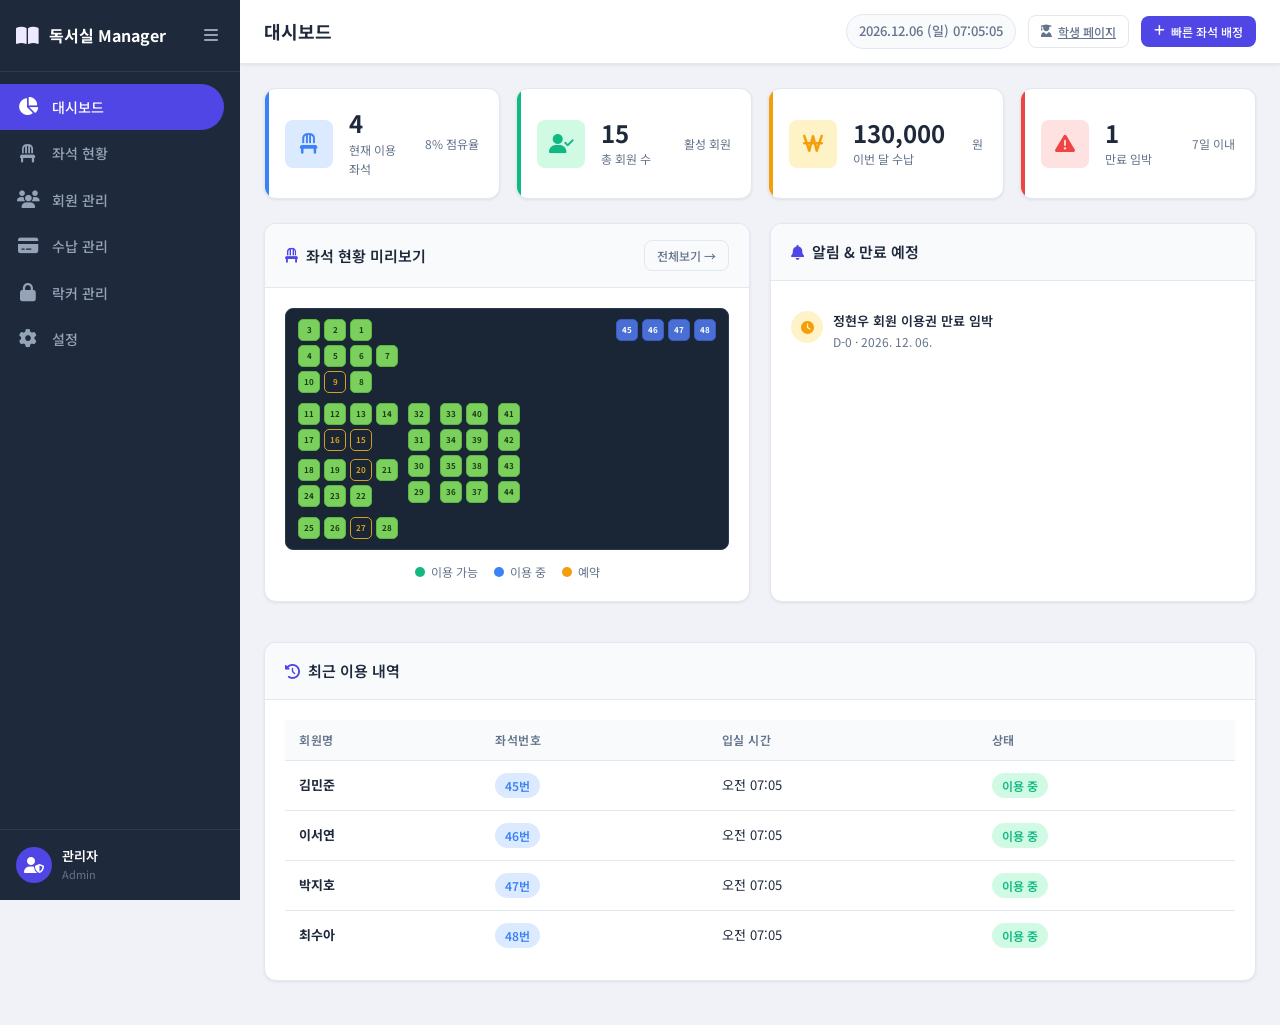
==== commit b16184fe: "fix: 독서실 이름 '열공 독서실' → '스터디카페 길' 변경 - student.html: 로그인 화면, 헤더, 푸터 텍스트 변경 - student.js: 기본값(fallback" ====
--- a/index.html
+++ b/index.html
@@ -316,20 +316,20 @@
             <div class="card-body">
               <div class="form-group">
                 <label>독서실 이름</label>
-                <input type="text" class="form-control" id="studyRoomName" value="열공 독서실" />
+                <input type="text" class="form-control" id="studyRoomName" value="스터디카페 길" />
               </div>
               <div class="form-group">
                 <label>주소</label>
-                <input type="text" class="form-control" id="studyRoomAddress" value="서울시 강남구 테헤란로 123" />
+                <input type="text" class="form-control" id="studyRoomAddress" value="경기도 안산시 상록구 예술광장1로 94" />
               </div>
               <div class="form-group">
                 <label>연락처</label>
-                <input type="text" class="form-control" id="studyRoomPhone" value="02-1234-5678" />
+                <input type="text" class="form-control" id="studyRoomPhone" value="031-413-2100" />
               </div>
               <div class="form-group">
                 <label>운영시간</label>
                 <div class="time-range">
-                  <input type="time" class="form-control" value="06:00" />
+                  <input type="time" class="form-control" value="16:00" />
                   <span>~</span>
                   <input type="time" class="form-control" value="23:59" />
                 </div>
@@ -355,7 +355,7 @@
             <div class="card-body">
               <div class="form-group">
                 <label>총 좌석 수</label>
-                <input type="number" class="form-control" id="totalSeats" value="48" min="1" max="200" />
+                <input type="number" class="form-control" id="totalSeats" value="44" min="1" max="200" />
               </div>
               <div class="form-group">
                 <label>열당 좌석 수</label>
@@ -431,12 +431,8 @@
               <label>이용권</label>
               <select class="form-control" id="memberTicket">
                 <option value="">선택</option>
-                <option value="1일권">1일권</option>
-                <option value="1주일권">1주일권</option>
                 <option value="1개월권">1개월권</option>
-                <option value="3개월권">3개월권</option>
-                <option value="6개월권">6개월권</option>
-                <option value="1년권">1년권</option>
+                <option value="2개월권">2개월권</option>
               </select>
             </div>
           </div>
@@ -484,12 +480,9 @@
               <label>이용권 <span class="required">*</span></label>
               <select class="form-control" id="paymentTicket" required>
                 <option value="">선택</option>
-                <option value="1일권">1일권 (3,000원)</option>
-                <option value="1주일권">1주일권 (15,000원)</option>
-                <option value="1개월권">1개월권 (50,000원)</option>
-                <option value="3개월권">3개월권 (130,000원)</option>
-                <option value="6개월권">6개월권 (240,000원)</option>
-                <option value="1년권">1년권 (430,000원)</option>
+                <option value="1개월권">1개월권 (100,000원)</option>
+                <option value="3개월권">2개월권 (200,000원)</option>
+
               </select>
             </div>
           </div>
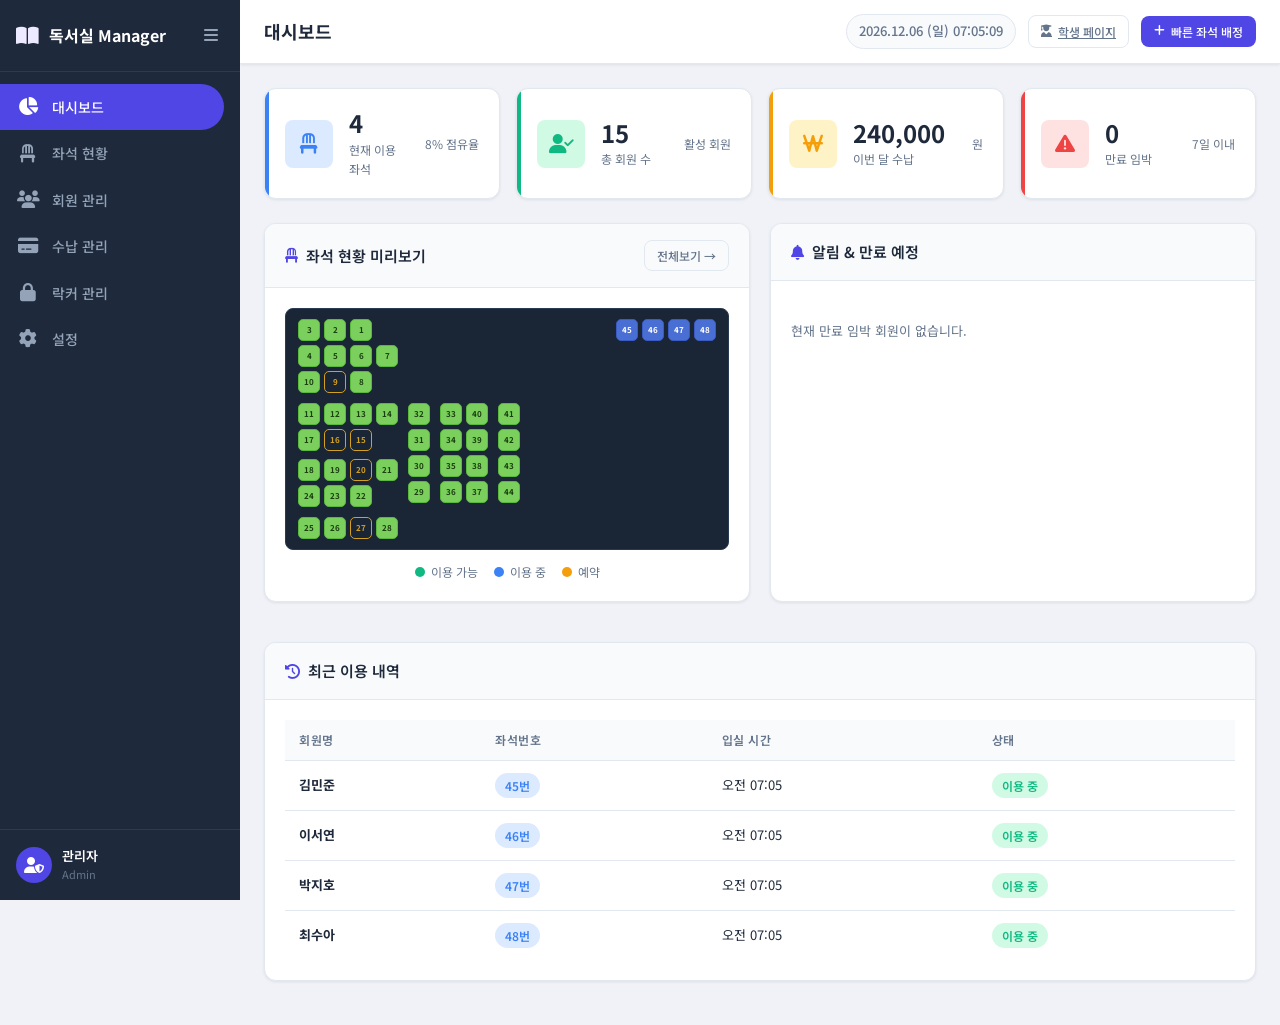
==== commit 3a2508ee: "feat: MySQL DB 전체 연동 - 회원/결제/좌석/락커/설정 저장 [DB 테이블 5종 생성 - studycafe DB] - members: 회원 정보 (id, name, p" ====
--- a/index.html
+++ b/index.html
@@ -329,12 +329,12 @@
               <div class="form-group">
                 <label>운영시간</label>
                 <div class="time-range">
-                  <input type="time" class="form-control" value="16:00" />
+                  <input type="time" class="form-control" id="openTime" value="06:00" />
                   <span>~</span>
-                  <input type="time" class="form-control" value="23:59" />
+                  <input type="time" class="form-control" id="closeTime" value="23:59" />
                 </div>
               </div>
-              <button class="btn btn-primary" onclick="alert('저장되었습니다.')">
+              <button class="btn btn-primary" onclick="saveRoomInfo()">
                 <i class="fas fa-save"></i> 저장
               </button>
             </div>
@@ -344,9 +344,14 @@
             <div class="card-header"><h2><i class="fas fa-ticket-alt"></i> 이용권 요금 설정</h2></div>
             <div class="card-body">
               <div id="ticketPriceList"></div>
-              <button class="btn btn-outline btn-sm" onclick="addTicketRow()">
-                <i class="fas fa-plus"></i> 요금 추가
-              </button>
+              <div style="display:flex;gap:8px;margin-top:8px">
+                <button class="btn btn-outline btn-sm" onclick="addTicketRow()">
+                  <i class="fas fa-plus"></i> 요금 추가
+                </button>
+                <button class="btn btn-primary btn-sm" onclick="saveTickets()">
+                  <i class="fas fa-save"></i> 저장
+                </button>
+              </div>
             </div>
           </div>
 
